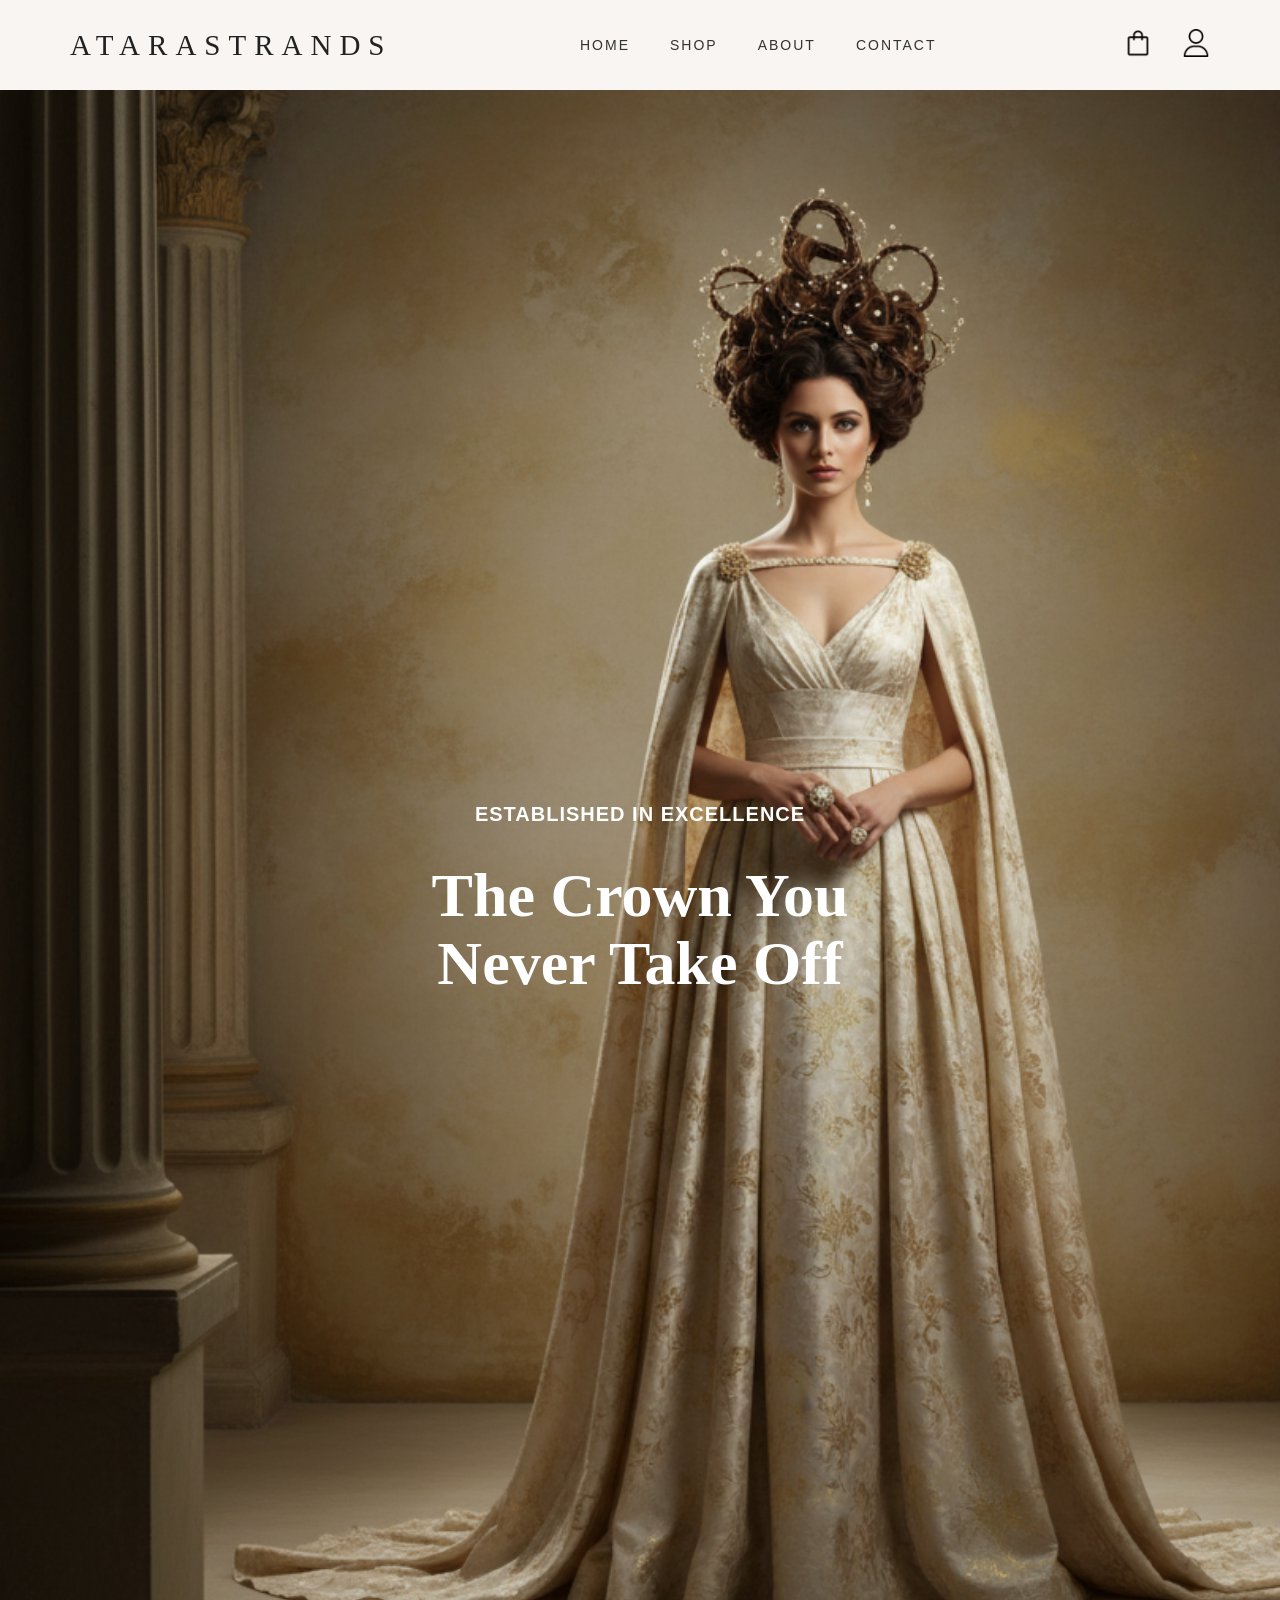
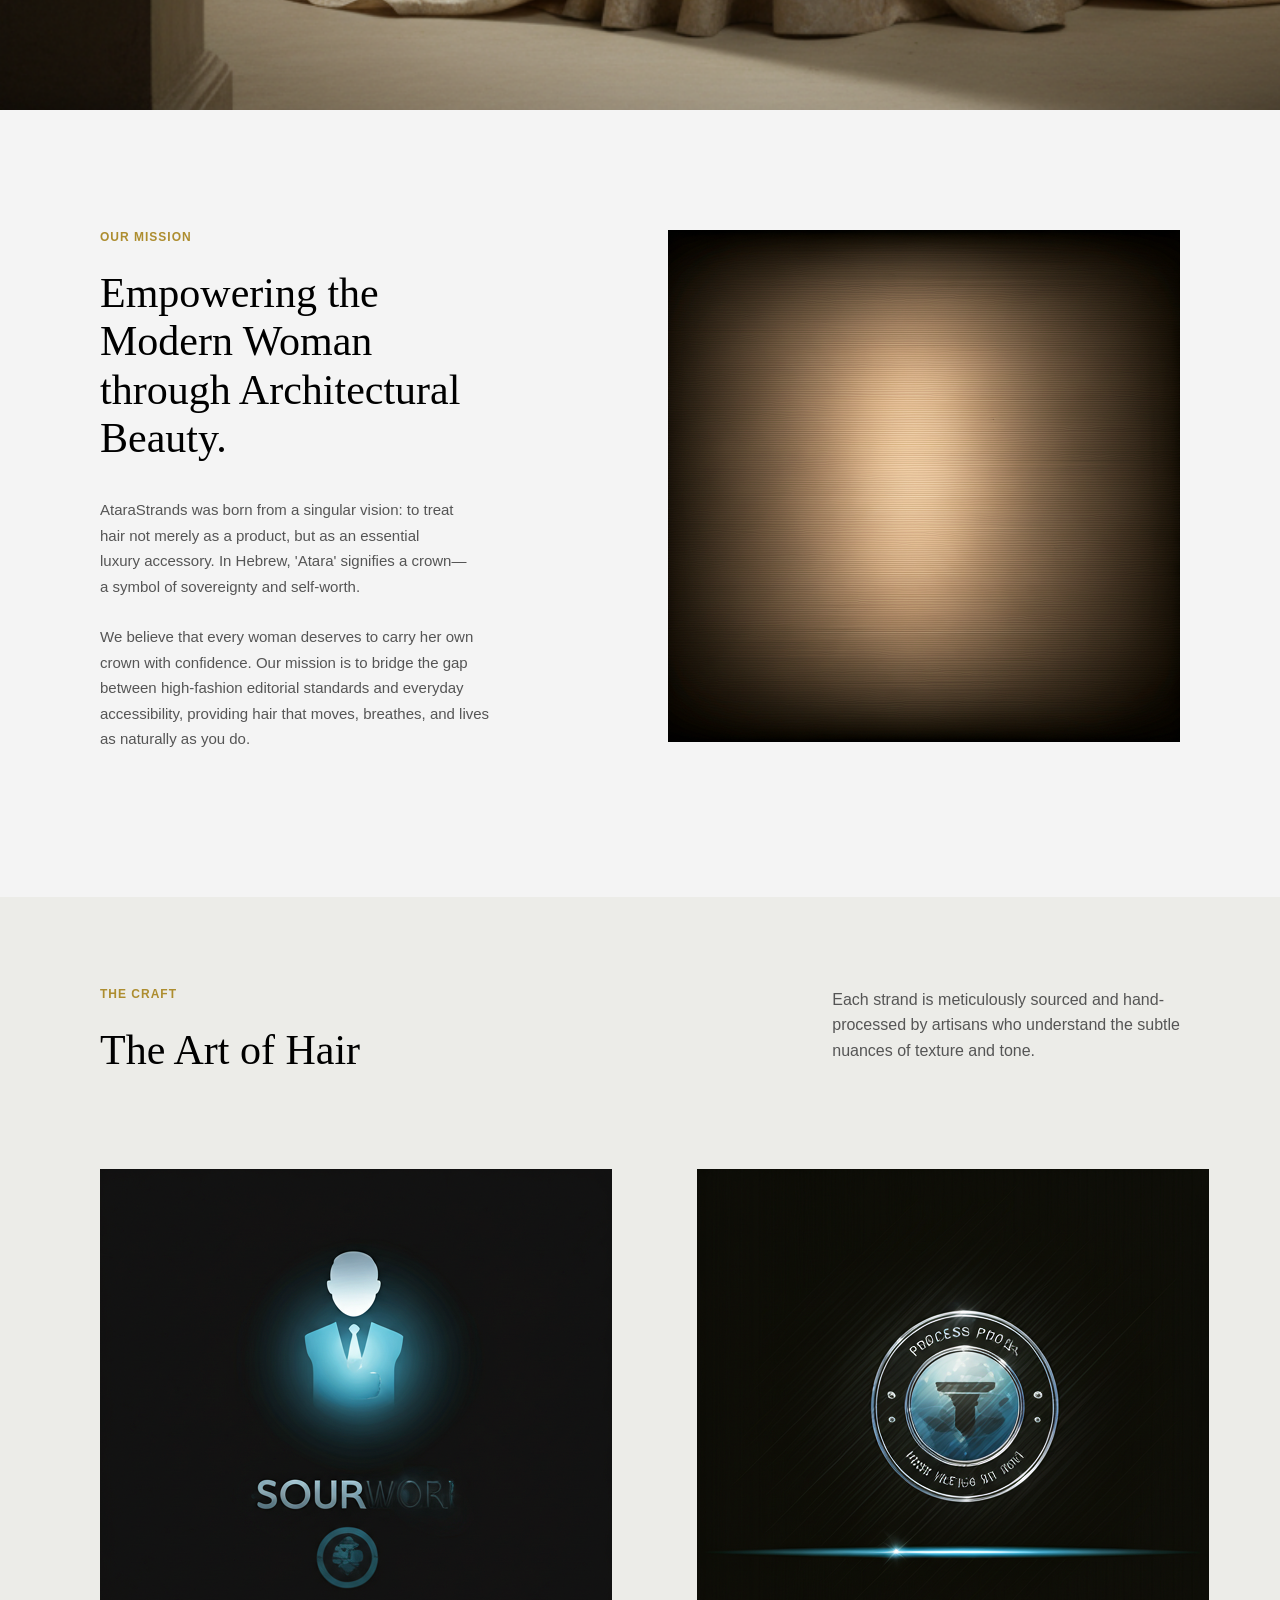
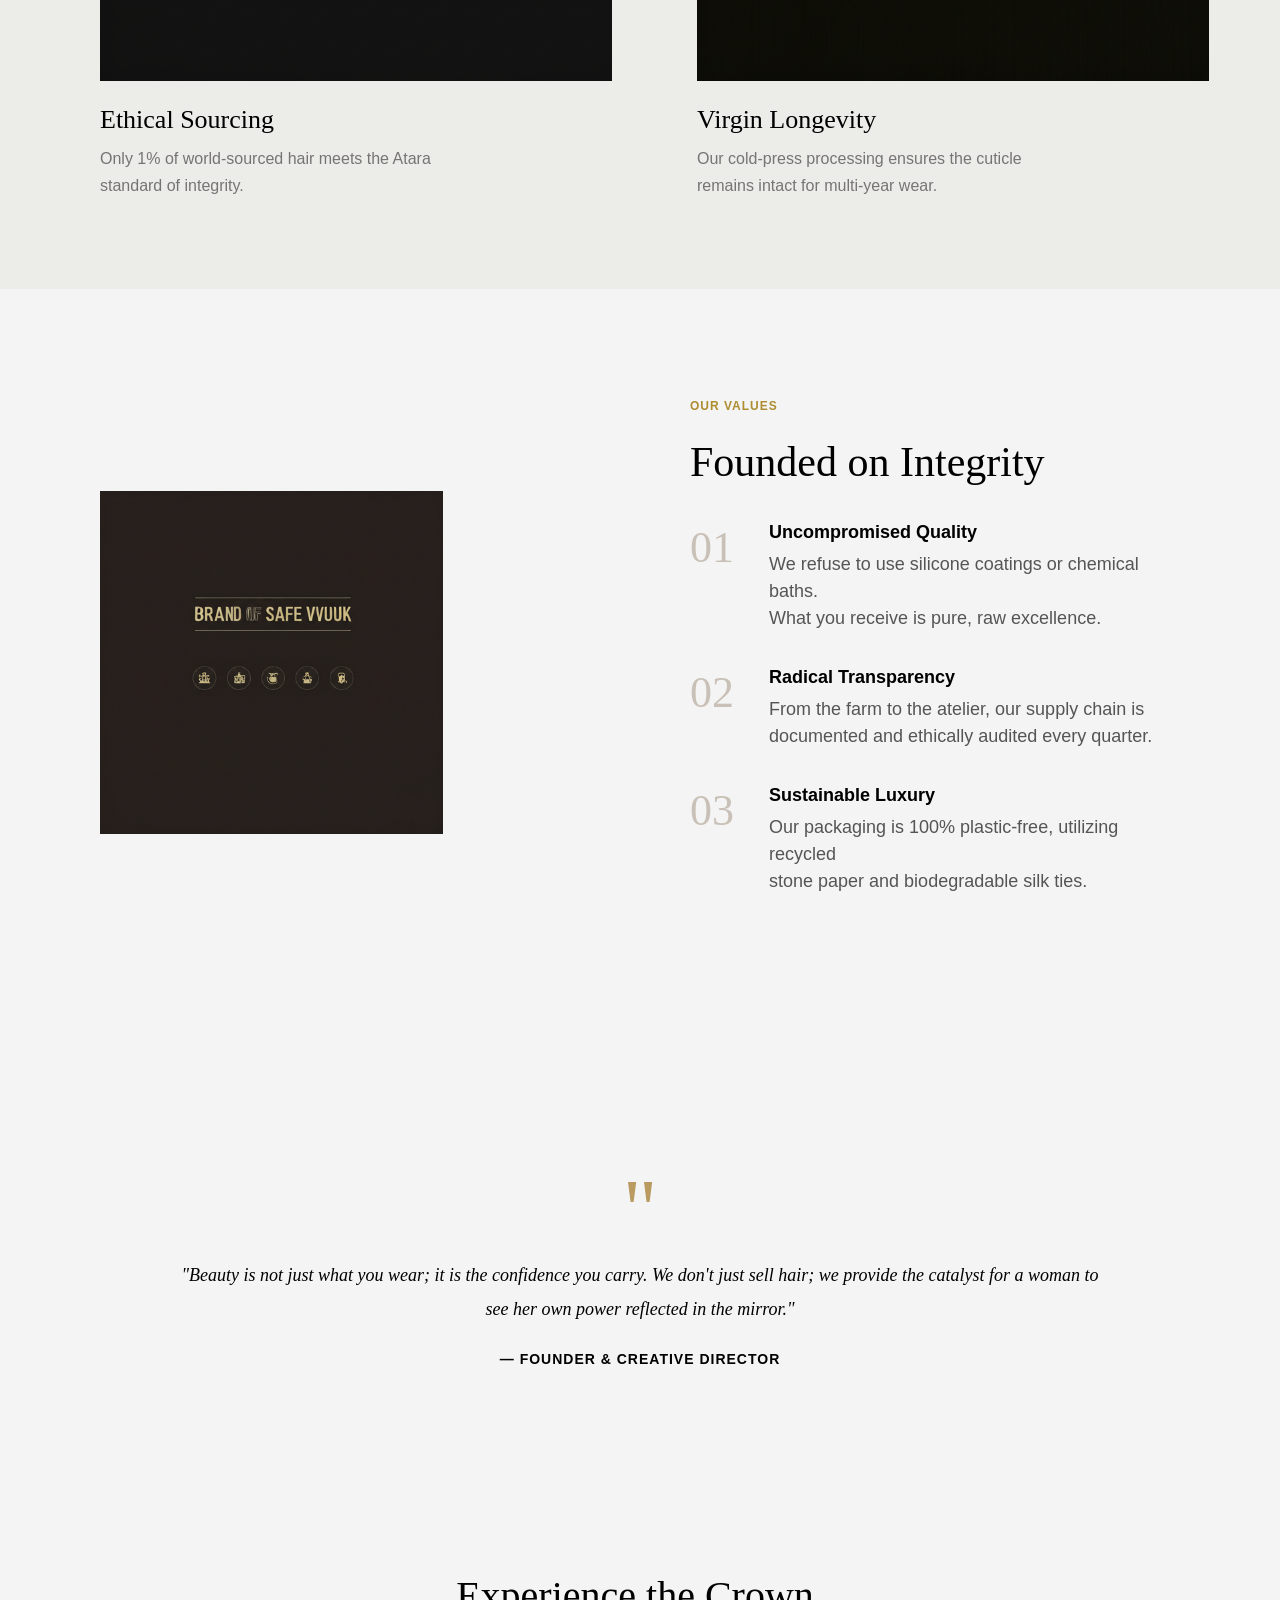
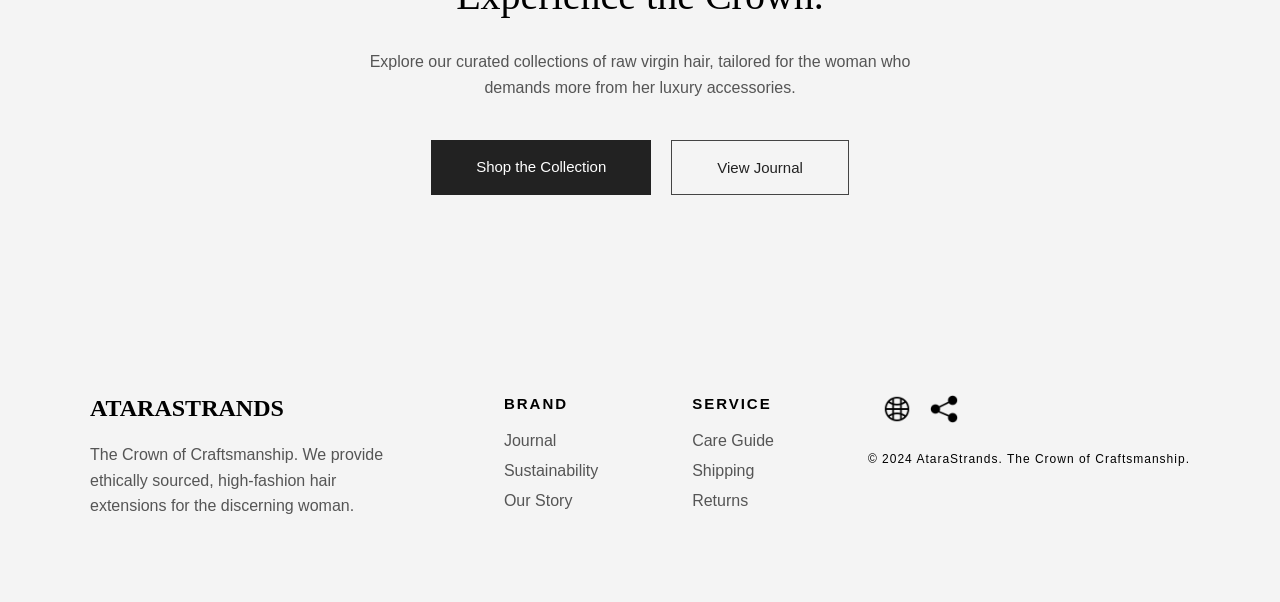
==== AtaraStrandsAbout.html @ b2fad08d "Initial commit" ====
<!DOCTYPE html>
<html lang="en">
<head>
    <meta charset="UTF-8">
    <meta name="viewport" content="width=device-width, initial-scale=1.0">
    <title>AtaraStrandsAbout</title>
    <link rel="stylesheet" href="index.css">
    <link rel="stylesheet" href="AtaraStrandsShop.css">
    <link rel="stylesheet" href="AtaraStrandsAbout.css">
    <link rel="stylesheet" href="AtaraStrandsContact.css">
</head>
<body>
   <header>
        <div class="navbar">
            <div class="navleft">ATARASTRANDS</div>
            <ul class="navlinks">
                <li><a href="index.html">HOME</a></li>
                <li><a href="AtaraStrandsShop.html">SHOP</a></li>
                <li><a href="AtaraStrandsAbout.html">ABOUT</a></li>
                <li><a href="AtaraStrandsContact.html">CONTACT</a></li>
            </ul>
            <div class="icons">
                <a href=""><img src="tools/market.png" class="cart" alt=""></a>
                <a href=""><img src="tools/user.png" class="profile" alt=""></a>
                
            </div>    
        </div>
    </header>
    <!-- HERO -->
     <section class="about-hero">
        <div class="hero-text2">
            <h5>ESTABLISHED IN EXCELLENCE</h5>
            <h1>The Crown You <br> Never Take Off</h1>
        </div>
     </section>
    
     <!-- MISSION -->
      <section class="mission-section">
        <div class="mission-text">
            <h5>OUR MISSION</h5>
            <h2>
                Empowering the <br> Modern Woman <br> through Architectural <br> Beauty.
            </h2>
            <p>AtaraStrands was born from a singular vision: to treat <br> hair not merely as a product, but as an essential <br> luxury accessory. In Hebrew, 'Atara' signifies a crown— <br>a symbol of sovereignty and self-worth.</p>
            <p>We believe that every woman deserves to carry her own <br> crown with confidence. Our mission is to bridge the gap <br> between high-fashion editorial standards and everyday <br> accessibility, providing hair that moves, breathes, and lives <br> as naturally as you do.</p>
        </div>
        <div class="mission-image">
            <img src="tools/architectural.png" alt="">
        </div>
      </section>

      <!-- CRAFT -->
       <section class="craft-section">
        <div class="craft-top">
            <div>
                <h5>THE CRAFT</h5>
                <h2>The Art of Hair</h2>
            </div>
            <p>Each strand is meticulously sourced and hand- <br> processed by artisans who understand the subtle <br> nuances of texture and tone.</p>
        </div>
        <div class="craft-cards">
            <div class="craft-card">
                <img src="tools/ethical.png" alt="">
                <h3>Ethical Sourcing</h3>
                <p>Only 1% of world-sourced hair meets the Atara <br> standard of integrity.</p>
            </div>
            <div class="craft-card">
                <img src="tools/virgin.png" alt="">
                <h3>Virgin Longevity</h3>
                <p>Our cold-press processing ensures the cuticle <br> remains intact for multi-year wear.</p>
            </div>
            <div class="craft-card">
                <img src="tools/bespoke.png" alt="">
                <h3>Bespoke Tones</h3>
                <p>Custom multi-tonal blending creates depth that matches <br> your natural gradient.</p>
            </div>
        </div>
       </section>
       <!-- VALUES -->
        <section class="values-section">
            <div class="values-image">
                <img src="tools/integrity.png" alt="">
            </div>
            <div class="values-text">
                <h5>OUR VALUES</h5>
                <h2>Founded on Integrity</h2>

                <div class="value-item">
                    <span>01</span>
                    <div>
                        <h4>Uncompromised Quality</h4>
                        <p>We refuse to use silicone coatings or chemical baths. <br> What you receive is pure, raw excellence.</p>
                    </div>
                </div>
                <div class="value-item">
                    <span>02</span>
                    <div>
                        <h4>Radical Transparency</h4>
                        <p>From the farm to the atelier, our supply chain is <br> documented and ethically audited every quarter.</p>
                    </div>
                </div>
                <div class="value-item">
                    <span>03</span>
                    <div>
                        <h4>Sustainable Luxury</h4>
                        <p>Our packaging is 100% plastic-free, utilizing recycled <br> stone paper and biodegradable silk ties.</p>
                    </div>
                </div>
            </div>
        </section>
        <!-- QUOTE -->
         <section class="quote-selection">
            <div class="quote-mark">"</div>
            <p>
                "Beauty is not just what you wear; it is the confidence you carry. We don't just sell hair; we provide the catalyst for a woman to see her own power reflected in the mirror."
            </p>
            <h5>— FOUNDER & CREATIVE DIRECTOR</h5>
         </section>
         <!-- CTA -->
          <section class="about-cta1">
            <h2>Experience the Crown.</h2>
            <p>
                Explore our curated collections of raw virgin hair, tailored for the woman who demands more from her luxury accessories.
            </p>
            <div class="cta-buttons1">
                <a href="" class="dark-btn">Shop the Collection</a>
                <a href="" class="light-btn">View Journal</a>
            </div>
          </section>

          <!-- FOOTER -->
           <footer class="about-footer">
            <div class="footer-brand1">
                <h3>ATARASTRANDS</h3>
                <p>
                  The Crown of Craftsmanship. We provide ethically sourced, high-fashion hair extensions for the discerning woman.  
                </p>
            </div>
            <div class="footer-column1">
                <h4>BRAND</h4>
                <a href="">Journal</a>
                <a href="">Sustainability</a>
                <a href="">Our Story</a>
            </div>
            <div class="footer-column1">
                <h4>SERVICE</h4>
                <a href="">Care Guide</a>
                <a href="">Shipping</a>
                <a href="">Returns</a>
            </div>
            <div class="footer-social">
                <span><img src="tools/website.png" alt=""></span>
                <span><img src="tools/share.png" alt=""></span>
                <p>© 2024 AtaraStrands. The Crown of Craftsmanship.</p>
            </div>        
           </footer>
</body>
</html>
---- index.css ----
* {
    margin: 0;
    padding: 0;
    box-sizing: border-box;
}
body {
    background-color: #f4f4f4;
    font-family: Arial, sans-serif;
}
.website-container {
    width: 90%;
    margin: 40px auto;
    /* border: 8px solid #9aa0a6; */
    overflow: hidden;
    background-color: white;
}
.navbar {
    height: 90px;
    display: flex;
    align-items: center;
    justify-content: space-between;
    padding: 0 70px;
    background-color: #f8f5f2;
}
.navleft {
    font-family: Georgia, Times, serif;
    font-size: 29px;
    letter-spacing: 8px;
    color: #222;
}
.navlinks {
    display: flex;
    gap: 40px;
    list-style-type: none;
}
.navlinks a {
    text-decoration: none;
    font-size: 14px;
    letter-spacing: 2px;
    color: #333;   
}
.navlinks a:hover {
    color: rgb(200, 191, 60);
}
.icons {
    display: flex;
    gap: 30px;
}
.cart {
    width: 28px;
    cursor: pointer;
}
.profile {
    width: 28px;
    cursor: pointer;
}
.hero {
    height: 1200px;
    background-image: url(tools/hair.png);
    background-size: cover;
    background-repeat: no-repeat;
    background-position: center;
}
.hero-text {
    position: absolute;
    top: 35%;
    left: 6%;
    color: white;
}
h4 {
    font-size: 14px;
    margin-bottom: 25px;
    font-weight: bold;
}
h5 {
    font-size: 15px;
    margin-bottom: 35px;
    font-weight: bold;
}
.shop {
    background-color: #2b2525;
    color: white;
    border: none;
    padding: 22px 45px;
    font-size: 15px;
    font-weight: bold;
    letter-spacing: 2px;
    cursor: pointer;
}
.shop:hover {
    background-color: rgb(200, 191, 60);
}
.philosophy {
    min-height: 650px;
    display: flex;
    align-items: center;
    justify-content: space-between;
    gap: 80px;
    padding: 90px 95px;
    background-color: #f8f6f3;
}
.philosophy-text {
    width: 62%;
}
.philosophy-text h2 {
    font-size: 16px;
    letter-spacing: 6px;
    color: #ceb383;
    margin-bottom: 35px;
}
.philosophy-text h4 {
    font-size: 18px;
    color: #555;
    margin-bottom: 35px;
    font-weight: 400;
}
.philosophy-text p {
    font-size: 17px;
    line-height: 1.8;
    color: #777;
    margin-bottom: 45px;
}
.philosophy-text a {
    text-decoration: none;
    color: #555;
    font-size: 14px;
    font-weight: bold;
    border-bottom: 1px solid #555;
    padding-bottom: 5px;
}
.heritage:hover {
    color: #c8a96a;
}
.philosophy-image {
    width: 26%;
}
.philosophy-image img {
    /* width: 100%; */
    display: block;
}
.collection-header {
    display: flex;
    justify-content: space-between;
    align-items: flex-start;
    margin-bottom: 50px;
    /* margin: auto; */
}
.collection-header h4 {
    font-size: 15px;
    font-weight: 400;
    letter-spacing: 4px;
    color: #ceb383;
    margin-bottom: 10px;
    position: relative;
    left: 50%;
}
.collection-header h2 {
    font-size: 18px;
    font-weight: 400;
    letter-spacing: 1px;
    color: #444;
    position: relative;
    left: 50%;
}
.view-all {
    text-decoration: none;
    font-size: 16px;
    color: #555;
    border-bottom: 2px solid #8d3429;
    /* padding-bottom: 4px; */
    position: relative;
    right: 7%;
}
.view-all:hover {
    color: #b89b5e;
}
.products {
    display: flex;
    /* gap: 40px; */
}
.product-card {
    width: 23%;
    position: relative;
    left: 5%;
}
.product-card img {
    width: 84%;   
}
.product-card h3 {
    font-size: 16px;
    color: #444;
    margin-bottom: 5px;
}
.product-card p {
    font-size: 14px;
    color: #777;
    margin-bottom: 10px;
}
.product-card span {
    font-size: 15px;
    color: #ceb383;
}
/* badge */
.product-card.limited .badge {
    position: absolute;
    top: 10px;
    right: 49px;
    background-color: #b89b5e;
    color: white;
    font-size: 13px;
    padding: 6px 10px;
    letter-spacing: 1px;
}
.cta-section {
    background-color: #f8f6f6;
    padding: 80px 90px;
}
.cta-box {
    background-color: #1f1f1f;
    color: white;
    text-align: center;
    padding: 70px 20px;
}
.cta-box h4 {
    letter-spacing: 4px;
    font-size: 17px;
    color: #c8a96a;
    /* margin-bottom: 20px; */
}
.cta-box h2 {
    font-size: 20px;
    margin-bottom: 20px;
}
.cta-box p {
    font-size: 17px;
    color: #ccc;
    margin-bottom: 40px;
}
.cta-buttons {
    display: flex;
    justify-content: center;
    gap: 20px;
}
.btn {
    padding: 14px 30px;
    font-size: 15px;
    text-decoration: none;
    letter-spacing: 1px;
}
.btn.primary {
    background-color: #c8a96a;
    color: black;
}
.btn.primary:hover {
    background-color: white;
}
.btn.outline {
    border: 1px solid #c8a96a;
    color: #c8a96a;
}
.btn.outline:hover {
    background-color: #c8a96a;
    color: black;
}
 /* footer */
 .footer {
    display: flex;
    justify-content: space-between;
    padding: 70px 90px;
    background-color: #f8f6f3;
    /* gap: 60px; */
 }
 .footer-left {
    width: 30%;
 }
 .footer-left h3 {
    letter-spacing: 6px;
    font-size: 20px;
    margin-bottom: 20px;
 }
 .footer p {
    font-size: 15px;
    color: #777;
    margin-bottom: 20px;
 }
 .socials {
    display: flex;
    gap: 18px;
 }
 .social-link {
    width: 27px;
 }
 .footer-links {
    display: flex;
    gap: 60px;
 }
 .footer-links a {
    display: block;
    font-size: 15px;
    color: #555;
    margin-bottom: 14px;
    text-decoration: none;
 }
 .footer-links a:hover {
    color: #c8a96a;
 }
 /* .footer-newsletter {
    width: 10%;
 } */
 .footer-newsletter h4 {
    font-size: 14px;
    /* margin-bottom: 20px; */
 }
 .newsletter-input {
    display: flex;
    border-bottom: 1px solid #999;
 }
 .newsletter-input input {
    border: none;
    outline: none;
    flex: 1;
    padding: 10px 0;
    background: transparent;
 }
 .newsletter-input button {
    border: none;
    background: none;
    cursor: pointer;
    font-size: 18px;
 }
 .newsletter-input button:hover {
    color: #b89b5e;
 }
 .footer-copy {
    height: 50px;
    margin-left: 90px;
    font-weight: bold;
    font-size: 10px;
    letter-spacing: 1px;
    color: #888;
 }
 /* MEDIA RESPONSIVENESS  */
 /* 1024 */
 @media (max-width: 1024px) {
    .hero {
        height: 600px;
    }
    .philosophy,
    .footer {
        padding: 70px 50px;
    }
    .philosophy,
    .philosophy-image {
        width: 100%;
    }
    .products {
        gap: 25px;
    }
 }
 /* 768 */
 @media (max-width: 768px) {
    .website-container,
    .shop-page, 
    .contact-page {
        width: 100%;
        margin: 0;
        border: none;
    }
    
    .navbar {
        height: auto;
        padding: 25px;
        flex-direction: column;
        gap: 20px;
    }
    .navleft {
        font-size: 18px;
        letter-spacing: 5px;
        text-align: center;
    }
    .navlinks {
        flex-wrap: wrap;
        justify-content: center;
        gap: 20px;
    
    }
    .icons {
        gap: 18px;
    }
    .hero {
        height: 500px;
        background-position: center;
    }
    .hero-text {
        left: 20%;
        top: 35%;
    }
    .hero-text h2 {
        font-size: 18px;
    }
    .philosophy {
        flex-direction: column;
        padding: 60px 25px;
    }
    .philosophy,
    .philosophy-image {
        width: 100%;
    }
     /* .philosophy-image img {
        height: 350px;
    }   */
    .collection  {
        padding: 60px 25px;
    }
    .product-card.limited .badge {
        left: 20%;
        padding: 2px 5px;
    }
    .cta-section {
        padding: 60px 25px;
    }
    .cta-buttons {
        flex-direction: column;
    }
    .footer {
        flex-direction: column;
        padding: 60px 25px;
    }
    .footer-left, 
    .footer-newsletter {
        width: 100%;
    }
    .footer-links {
        flex-direction: column;
        gap: 15px;
        padding: 25px;
    }
    .footer-copy {
        position: static;
        transform: none;
    }   
}
/* 480 */
@media (max-width: 480px) {
    .navbar {
        padding: 20px 15px;
        gap: 15px;
    }
    .navleft {
        font-size: 15px;
        letter-spacing: 3px;
    }
    .navlinks {
        gap: 14px;
    }
    .navlinks a {
        font-size: 9px;
        letter-spacing: 1px;
    }
    .cart {
        width: 18px;
        cursor: pointer;
    }
    .profile {
        width: 18px;
        cursor: pointer;
    }
    .hero {
        height:400px
    }
    .hero-text {
        left: 20px;
        top: 32%;
    }
    .hero-text h5 {
        font-size: 11px;
    }
    .hero-text h2 {
        font-size: 16px;
        width: 220px;
        line-height: 1.5;
    }
    .hero-text .shop {
        padding: 14px 25px;
        font-size: 11px;
    }
    .philosophy,
    .collection-section,
    .cta-section {
        padding: 50px 18px;
    }
    .philosophy-text h2,
    .collection-header h2 {
        font-size: 24px;
    }
    .philosophy-text p {
        font-size: 14px;
    }
    .philosophy-image img {
        height: 400px;
    }
    .collection-header h4 {
        font-size: 12px;
        letter-spacing: 2px;
    }
    .collection-header h2 {
        font-size: 14px;
        letter-spacing: 1px;
    }
    .view-all {
        font-size: 12px;
    }
    .product-card img {
        width: 77%;   
    }
    .product-card h3 {
        font-size: 13px;
    }
    .product-card p {
        font-size: 11px;
    }
    .product-card span {
        font-size: 11px;
    }
    /* badge */
    .product-card.limited .badge {
        position: absolute;
        border: none;
        background: none;
        color: #c8a96a;
        font-size: 10px;
        letter-spacing: 1px;
    }
    .cta-box {
        padding: 45px 20px;
    }
    .cta-box h2 {
        font-size: 22px;
        line-height: 1.4;
    }
    .cta-buttons .btn {
        /* width: 100px; */
        text-align: center;
    }
    .footer {
        padding: 50px 18px;
    }
    .footer-links {
        flex-direction: column;
        gap: 25px;
    }
    .footer-copy {
        font-size: 9px;
        text-align: center;
    }
}
---- AtaraStrandsShop.css ----
.shop-page {
    width: 95%;
    margin: 40px auto;
    padding: 35px 55px;
    border: 0 solid #9aa0a6;
    background-color: #f8f6f3;
    font-family: arial, sans-serif;
    color: #2d2730;
}
.search {
    width: 28px;
    cursor: pointer;
}
.search:hover {
    color: #ceb383;
}
.shop-hero {
    margin-bottom: 40px;
}
.shop-hero h1 {
    font-family: Georgia, serif;
    font-size: 68px;
    font-weight: normal;
    margin: 10px;
}
.shop-hero p {
    width: 520px;
    font-size: 18px;
    line-height: 1.5;
    color: #555;
}
.shop-content {
    display: flex;
    gap: 60px;
    align-items: flex-start;
}
.filters {
    width: 210px;
    flex-shrink: 0;
}
.filter-group {
    margin-bottom: 50px;
}
.filter-group h4,
.price-row h4 {
    font-size: 15px;
    letter-spacing: 1px;
    margin-bottom: 15px;
}
.filter-group label {
    display: block;
    margin-bottom: 13px;
    font-size: 17px;
    color: #555;
}
.filter-group label:hover {
    color: #ceb383;
    text-decoration: underline;
}
.length-options {
    display: grid;
    grid-template-columns: 1fr 1fr;
    gap: 14px;
}
.length-options button {
    background: transparent;
    border: 1px solid #ccc;
    padding: 9px 25px;
    cursor: pointer;
}
.price-row {
    display: flex;
    justify-content: space-between;
    font-size: 15px;
}
input[type="range"] {
    width: 100%;
}
.clear-btn {
    width: 100%;
    padding: 22px;
    background-color: #222027;
    color: white;
    border: none;
    font-weight: bold;
    cursor: pointer;
}
.clear-btn:hover {
    color: #222027;
    background-color: #c9b28b;
}
.products-grid {
    flex: 1;
    display: grid;
    grid-template-columns: repeat(3, 1fr);
    gap: 65px 45px;
}
.shop-card {
    position: relative;
}
.shop-card img {
    width: 70%;
    height: 350px;
    object-fit: cover;
    /* margin-bottom: 18px; */
}
.shop-card h3 {
    font-family: georgia, serif;
    font-size: 20px;
    font-weight: normal;
    /* margin-bottom: 5px; */
}
.shop-card p {
    font-size: 14px;
    letter-spacing: 1px;
    margin-bottom: 5px;
}
.shop-card span {
    display: block;
    margin-bottom: 18px;
    color: #c9b28b;
}
.shop-card button {
    width: 70%;
    padding: 14px;
    background: transparent;
    color: #d1bd8a;
    border: 1px solid #ddd;
    font-size: 13px;
    letter-spacing: 1px;
    cursor: pointer;
}
.shop-card button:hover {
    color: white;
    background-color: #222027;
}
.badge {
    position: absolute;
    /* top: 10px; */
    left: 46%;
    background: transparent;
    padding: 5px 10px;
    font-size: 12px;
    font-weight: bold;
    letter-spacing: 1px;
    border: 2px solid #d1bd8a;
    color: #d1bd8a;
}
.shop-bottom {
    margin-left: 270px;
    margin-top: 80px;
    display: flex;
    justify-content: space-between;
}
.shop-bottom p {
    letter-spacing: 2px;
    font-size: 17px;
}
.pagination {
    display: flex;
    gap: 22px;
}
.pagination a {
    text-decoration: none;
    color: #555;
}
.pagination a:hover {
    text-decoration: underline;
    color: #d1bd8a;
}
.shop-footer {
    display: flex;
    justify-content: space-between;
    margin-top: 130px;
    padding-bottom: 80px;
}
.footer-brand {
    width: 360px;
}
.footer-brand h3 {
    font-family: Georgia,  serif;
    font-size: 24px;
    letter-spacing: 2px;
    margin-bottom: 25px;
}
.footer-brand p {
    line-height: 1.6;
    color: #555;
}
.footer-column h4 {
    font-size: 13px;
    letter-spacing: 2px;
    margin-bottom: 25px;
}
.footer-column a {
    display: block;
    text-decoration: none;
    color: #555;
    margin-bottom: 13px;
}
.footer-column a:hover {
    color: #c9b28b;
}
.footer-end {
    border-top: 1px solid #ddd;
    padding-top: 25px;
    display: flex;
    justify-content: space-between;
    font-size: 11px;
    letter-spacing: 2px;
    color: #777;
}
/* MEDIA RESPONSIVENESS  */
@media (max-width: 1024px) {
    .shop-page {
        padding: 30px;
    }
    .products-grid {
        grid-template-columns: repeat(2, 1fr);
    }
    .shop-hero h1 {
        font-size: 52px;
    }
}
@media (max-width: 768px) {
    .shop-page {
        padding: 25px;
    }
    .shop-hero {
        text-align: center;
    }
    .shop-hero h1 {
        font-size: 42px;
    }
    .shop-hero p {
        width: 100%;
    }
    .shop-content {
        flex-direction: column;
        gap: 40px;
    }
    .filters {
        width: 100%;
    }
    .products-grid {
        grid-template-columns: repeat(2, 1fr);
        gap: 50px;
    }
    .shop-bottom {
        margin-left: 0;
        flex-direction: column;
        gap: 40px;
    }
    .shop-footer {
        flex-direction: column;
        gap: 40px;
    }
    .footer-brand {
        width: 100%;
    }
}
/* 480 */
@media (max-width: 480px) {
    .search {
        width: 18px;
        cursor: pointer;
    }
    .shop-page {
        padding: 18px;
    }
    .shop-hero {
        margin-bottom: 30px;
    }
    .shop-hero h1 {
        font-size: 34px;
    }
    .shop-hero p {
        font-size: 14px;
    }
    .filters {
        width: 100%;
    }
    .filter-group label {
        font-size: 13px;
    }
    .length-options button {
        padding: 8px;
        font-size: 11px;
    }
    .clear-btn {
        padding: 18px;
        font-size: 11px;
    }
    .shop-card img {
        height: 250px;
        width: 100%;
    }
    .badge {
        left: 46%;
        background: transparent;
        padding: 2px 5px;
        font-size: 13px;
        border: 1px solid #ad9f7c;
        color: rgb(1, 1, 1);
    }
    .shop-card h3 {
        font-size: 18px;
    }
    .shop-card button {
        padding: 12px;
        font-size: 9px;
    }
    .shop-bottom p {
        font-size: 11px;
    }
    .pagination {
        gap: 15px;
    }
    .shop-footer {
        margin-bottom: 80px;
        padding-bottom: 50px;
    }
    .footer-brand h3 {
        font-size: 20px;
    }
    .footer-end {
        font-size: 9px;
        text-align: center;
    }
}
---- AtaraStrandsAbout.css ----
section {
    overflow: hidden;
}
.about-hero {
    height: 180vh;
    background-image: url(tools/AtaraQueen.png);
    background-size: cover;
    background-repeat: no-repeat;
    display: flex;
    align-items: center;
    justify-content: center;
    text-align: center;
    color: white;
}
.hero-text2 h5 {
    font-size: 20px;
    letter-spacing: 1px;
}
.hero-text2 h1 {
    font-family: georgia, serif;
    font-size: 62px;
    line-height: 1.1;
}
/* MISSION */
.mission-section {
    display: flex;
    justify-content: space-between;
    gap: 100px;
    padding: 120px 100px;
}
.mission-text {
    width: 45%;
}
.mission-text h5,
.craft-top h5,
.values-text h5 {
    font-size: 12px;
    letter-spacing: 1px;
    color: #ad8d2f;
    margin-bottom: 25px;
}
.mission-text h2,
.craft-top h2,
.values-text h2 {
    font-size: 42px;
    font-family: georgia, serif;
    font-weight: normal;
    line-height: 1.15;
    margin-bottom: 35px;
}
.mission-text p {
    font-size: 15px;
    line-height: 1.7;
    color: #555;
    margin-bottom: 25px;
}
.mission.image {
    width: 42%;
    }
.mission.image img {
    width: 100%;
    height: 520px;
}
/* CRAFT */
.craft-section {
    padding: 90px 100px;
    background-color: #ecece8;
}
.craft-top {
    display: flex;
    justify-content: space-between;
    margin-bottom: 60px;
}
.craft-top p {
    line-height: 1.6;
    color: #555;
}
.craft-cards {
    display: grid;
    grid-template-columns: repeat(3, 1fr);
    gap: 85px;
}
.craft-card img {
    margin-bottom: 20px;
}
.craft-card h3 {
    font-family: Georgia, serif;
    font-size: 26px;
    font-weight: normal;
    margin-bottom: 10px;
    color: black;
}
.craft-card p {
    font-size: 16px;
    line-height: 1.7;
    color: #767474;
}
/* VALUES */
.values-section {
    display: flex;
    align-items: center;
    gap: 100px;
    padding: 110px 100px;
}
.values-image,
.values-text {
    width: 50%;
}
.values-image img {
    width: 70%;
}
.value-item {
    display: flex;
    gap: 35px;
    margin-bottom: 35px;
}
.value-item span {
    font-family: Georgia, serif;
    font-size: 44px;
    color: #c9c1b7;
}
.value-item span:hover {
    color: #c0925a;
}
.value-item h4 {
    font-size: 18px;
    margin-bottom: 8px;
}
.value-item p {
    color: #555;
    font-size: 18px;
    line-height: 1.5;
}
/* QUOTE  */
.quote-selection {
    padding: 120px 180px 80px;
    text-align: center;
}
.quote-mark {
    font-family: georgia, serif;
    font-size: 85px;
    color: #b99b62;
}
.quote-selection p {
    font-family: Georgia, serif;
    font-size: 18px;
    font-style: italic;
    line-height: 1.9;
    margin-bottom: 25px;
}
.quote-selection h5 {
    font-size: 14px;
    letter-spacing: 1px;
}
/* CTA  */
.about-cta1 {
    padding: 90px 100px 120px;
    text-align: center;
}
.about-cta1 h2 {
    font-weight: normal;
    color: black;
    font-size: 40px;
    font-family: Georgia, serif;
    margin-bottom: 30px;
}
.about-cta1 p {
    width: 560px;
    margin: 0 auto 40px;
    line-height: 1.6;
    color: #555;
}
.cta-buttons1 {
    display: flex;
    justify-content: center;
    gap: 20px;
}
.cta-buttons1 a {
    text-decoration: none;
    padding: 18px 45px;
    font-size: 15px;
}
.dark-btn {
    background-color: #222;
    color: white;
}
.dark-btn:hover {
    background-color: #af8e51;
}
.light-btn {
    border: 1px solid #444;
    color: #222;
}
.light-btn:hover {
    background-color: #222;
    color: white;
}
.about-footer {
    display: flex;
    justify-content: space-between;
    gap: 60px;
    padding: 80px 90px;
}
.footer-brand1 {
    width: 320px;
}
.footer-brand1 h3 {
    font-family: Georgia, serif;
    font-size: 24px;
    margin-bottom: 20px;
}
.footer-brand1 p {
    line-height: 1.6;
    color: #555;
}
.footer-column1 h4 {
    font-size: 15px;
    letter-spacing: 2px;
    margin-bottom: 20px;
}
.footer-column1 a {
    display: block;
    text-decoration: none;
    color: #555;
    margin-bottom: 12px;
}
.footer-column1 a:hover {
    color: #ad8d2f;
}
.footer-social img {
    margin-left: 15px;
    width: 28px;
}
.footer-social p {
    margin-top: 25px;
    font-size: 12px;
    letter-spacing: 1px;
}
/* MEDIA RESPONSIVENESS  */
@media (max-width: 1024px) {
    .about-hero {
        /* height: 180vh; */
        background-position: center;
    }
    .hero-text2 h2 {
        font-size: 52px;
    }
    .mission-section,
    .values-section {
        gap: 60px;
        padding: 90px 60px;
    }
    .craft-cards {
        grid-template-columns: repeat(2, 1fr);
        gap: 45px;
    }
    .craft-card img {
        width: 100%;
    }
}
@media (max-width: 768px) {
    .hero-text2 h5 {
        font-size: 15px;
    }
    .hero-text2 h1 {
        font-size: 38px;
    }
    .mission-section,
    .values-section {
        flex-direction: column;
        padding: 60px 25px;
    }
    .mission-text,
    .mission.image,
    .values-image,
    .values-text {
        width: 100%;
    }
    .mission-text h2,
    .craft-top h2,
    .values-text h2,
    .about-cta h2 {
        font-size: 36px;
    }
    .craft-section {
        padding: 60px 25px;
    }
    .craft-top {
        flex-direction: column;
        gap: 25px;
    }
    .craft-top p {
        width: 100%;
    }
    .craft-cards {
        grid-template-columns: repeat(3, 1fr);
    }
    .craft-card img {
        width: 100%;
    }
    .quote-selection {
        padding: 70px 25px;
    }
    .about-cta1 {
        padding: 70px 25px;
    }
    .about-cta1 p {
        width: 100%;
    }
    .cta-buttons1 {
        flex-direction: column;
    }
    .about-footer {
        flex-direction: column;
        padding: 60px 25px;
    }
    .footer-brand1 {
        width: 100%;
    }
    .footer-social {
        text-align: left;
    }
}
/* 480 */
@media (max-width: 480px) {
    
    .about-hero {
        height: 420px;
    }
    .hero-text2 h5 {
        font-size: 10px;
    }
    .hero-text2 h1 {
        font-size: 32px;
    }
    .mission-section,
    .craft-top,
    .values-section,
    .about-cta,
    .about-footer {
        padding: 50px 18px;
    }
    .mission-text h2,
    .craft-top h2,
    .values-text h2,
    .about-cta1 h2 {
        font-size: 28px;
    }
    .mission-text p,
    .craft-card p,
    .value-item p {
        font-size: 14px;
    }
    .mission-image img,
    .values-image img {
         width: 100%;
    }
    .craft-card h3 {
        font-size: 18px;
    }
    .value-item span {
        font-size: 35px;
    }
    .cta-buttons1  {
        width: 50%;
        margin-left: 25%;
    }
    .footer-brand1 h3 {
        font-size: 20px;
    }
}
---- AtaraStrandsContact.css ----
* {
    margin: 0;
    padding: 0;
    box-sizing: border-box;
}
.contact-page {
    width: 90%;
    margin: 40px auto;
    /* border: 8px solid #9aa0a6; */
    overflow: hidden;
    background-color: #f8f6f3;
}
.contact-hero {
    text-align: center;
    padding: 90px 20px 70px;
}
.contact-hero h1 {
    font-family: Georgia, serif;
    font-size: 58px;
    font-weight: normal;
    margin-bottom: 18px;
}
.contact-hero p {
    max-width: 620px;
    margin: auto;
    line-height: 1.6;
    color: #555;
}
.contact-section {
    display: flex;
    justify-content: space-between;
    gap: 90px;
    padding: 40px 90x 100px;
}
.contact-form {
    width: 55%;
}
.tag {
    display: inline-block;
    border: 1px solid #d8af57;
    padding: 4px 12px;
    font-size: 11px;
    letter-spacing: 1px;
    margin-bottom: 20px;
}
.contact-form h2 {
    font-family: Georgia, serif;
    font-size: 34px;
    font-weight: normal;
    margin-bottom: 35px;
}
.contact-form label {
    display: block;
    font-size: 14px;
    letter-spacing: 2px;
    margin-bottom: 8px;
    font-weight: bold;
}
.contact-form input,
.contact-form textarea {
    width: 100%;
    border: 1px solid #999;
    background: transparent;
    padding: 14px;
    margin-bottom: 28px;
    outline: none;
}
.contact-form textarea {
    height: 130px;
    resize: none;
}
.contact-form input:focus,
.contact-form textarea:focus {
    border-color: #222;
}
.contact-form button {
    background-color: #222;
    color: white;
    border: none;
    padding: 18px 45px;
    font-size: 11px;
    font-weight: bold;
    cursor: pointer;
}
.contact-form button:hover {
    background-color: #997f46;
}
.contact-info {
    width: 35%;
    background-color: #f1f0ed;
    padding: 45px;
}
.contact-info h4 {
    font-size: 14px;
    letter-spacing: 2px;
    margin-bottom: 35px;
}
.contact-info h5 {
    font-size: 12px;
    letter-spacing: 1px;
    margin-bottom: 8px;
    color: #777;
}
.contact-info p {
    margin-bottom: 38px;
    color: #444;
}
.contact-info img {
    /* width: 100%; */
    /* height: 230px; */
    margin-bottom: 25px;
}
.faq-section {
    padding: 90px;
}
.faq-section h2 {
    font-family: Georgia, serif;
    font-size: 42px;
    font-weight: normal;
    text-align: center;
    margin-bottom: 70px;
}
.faq-grid {
    display: grid;
    grid-template-columns: repeat(3, 1fr);
    gap: 70px;
}
.faq-card h3 {
    font-family: Georgia, serif;
    font-size: 28px;
    font-weight: normal;
    margin-bottom: 25px;
}
.faq-card h4 {
    font-size: 15px;
    margin: 25px 0 10px;
}
.faq-card p {
    color: #555;
    line-height: 1.6;
}
.contact-footer {
    display: flex;
    justify-content: space-between;
    padding: 90px;
}
.footer-brand {
    width: 360px;
}
.footer-brand h3 {
    font-family: Georgia, serif;
    font-size: 24px;
    margin-bottom: 20px;
}
.footer-brand em {
    display: block;
    margin-bottom: 25px;
}
.footer-brand p {
    color: #555;
    line-height: 1.6;
}
.footer-column2 h4 {
    font-size: 14px;
    letter-spacing: 2px;
    margin-bottom: 25px;
}
.footer-column2 a {
    display: block;
    text-decoration: none;
    color: #555;
    margin-bottom: 12px;
}
.footer-column2 a:hover {
    color: #997f46;
}
.footer-bottom {
    padding: 25px 90px;
    font-size: 11px;
    letter-spacing: 1px;
    color: #777;
}
/* MEDIA RESPONSIVENESS  */
@media (max-width: 1024px) {
    .contact-section {
        gap: 50px;
        padding: 40px 60px 90px;
    }
    .contact-info {
        width: 55%;
    }
    .contact-info img {
        width: 100%;
    }
    .faq-card {
        gap: 40px;
    }
}
@media (max-width: 768px) {
    .contact-hero {
        padding: 70px 25px 50px;
    }
    .contact-hero h1 {
        font-size: 42px;
    }
    .contact-section {
        flex-direction: column;
        padding: 40px 25px 70px;
    }
    .contact-form,
    .contact-info {
        width: 70%;
    }
    .contact-info img {
        width: 100%;
    }
    .faq-section {
        padding: 60px 25px;
    }
    .faq-section h2 {
        font-size: 36px;
    }
    .faq-grid {
        grid-template-columns: 1fr;
        gap: 45px;
    }
    .contact-footer {
        flex-direction: column;
        padding: 60px 25px;
    }
    .footer-brand {
        width: 100%;
    }
    .footer-bottom {
        padding: 25px;
    }
}
/* 480 */
@media (max-width: 480px) {
    .contact-hero {
        padding: 55px 18px 40px;
    }
    .contact-hero h1 {
        font-size: 34px;
    }
    .contact-hero p {
        font-size: 14px;
    }
    .contact-section {
        padding: 30px 18px 60px;
        gap: 35px;
    }
    .contact-form h2 {
        font-size: 28px;
        line-height: 1.3;
    }
    .contact-form,
    .contact-form textarea {
        padding: 12px;
        font-size: 14px;
    }
    .contact-form textarea {
        height: 100px;
    }
    .contact-info {
        width: 100%;
    }
    .faq-section {
        padding: 50px 18px;
    }
    .faq-section h2 {
        font-size: 30px;
        margin-bottom: 50px;
    }
    .faq-card h3 {
        font-size: 24px;
    }
    .faq-card p {
        font-size: 14px;
    }
    .contact-footer {
        padding: 50px 18px;
    }
    .footer-brand h3 {
        font-size: 20px;
    }
    .footer-bottom {
        padding: 20px 18px;
        text-align: center;
        font-size: 9px;
    }
}
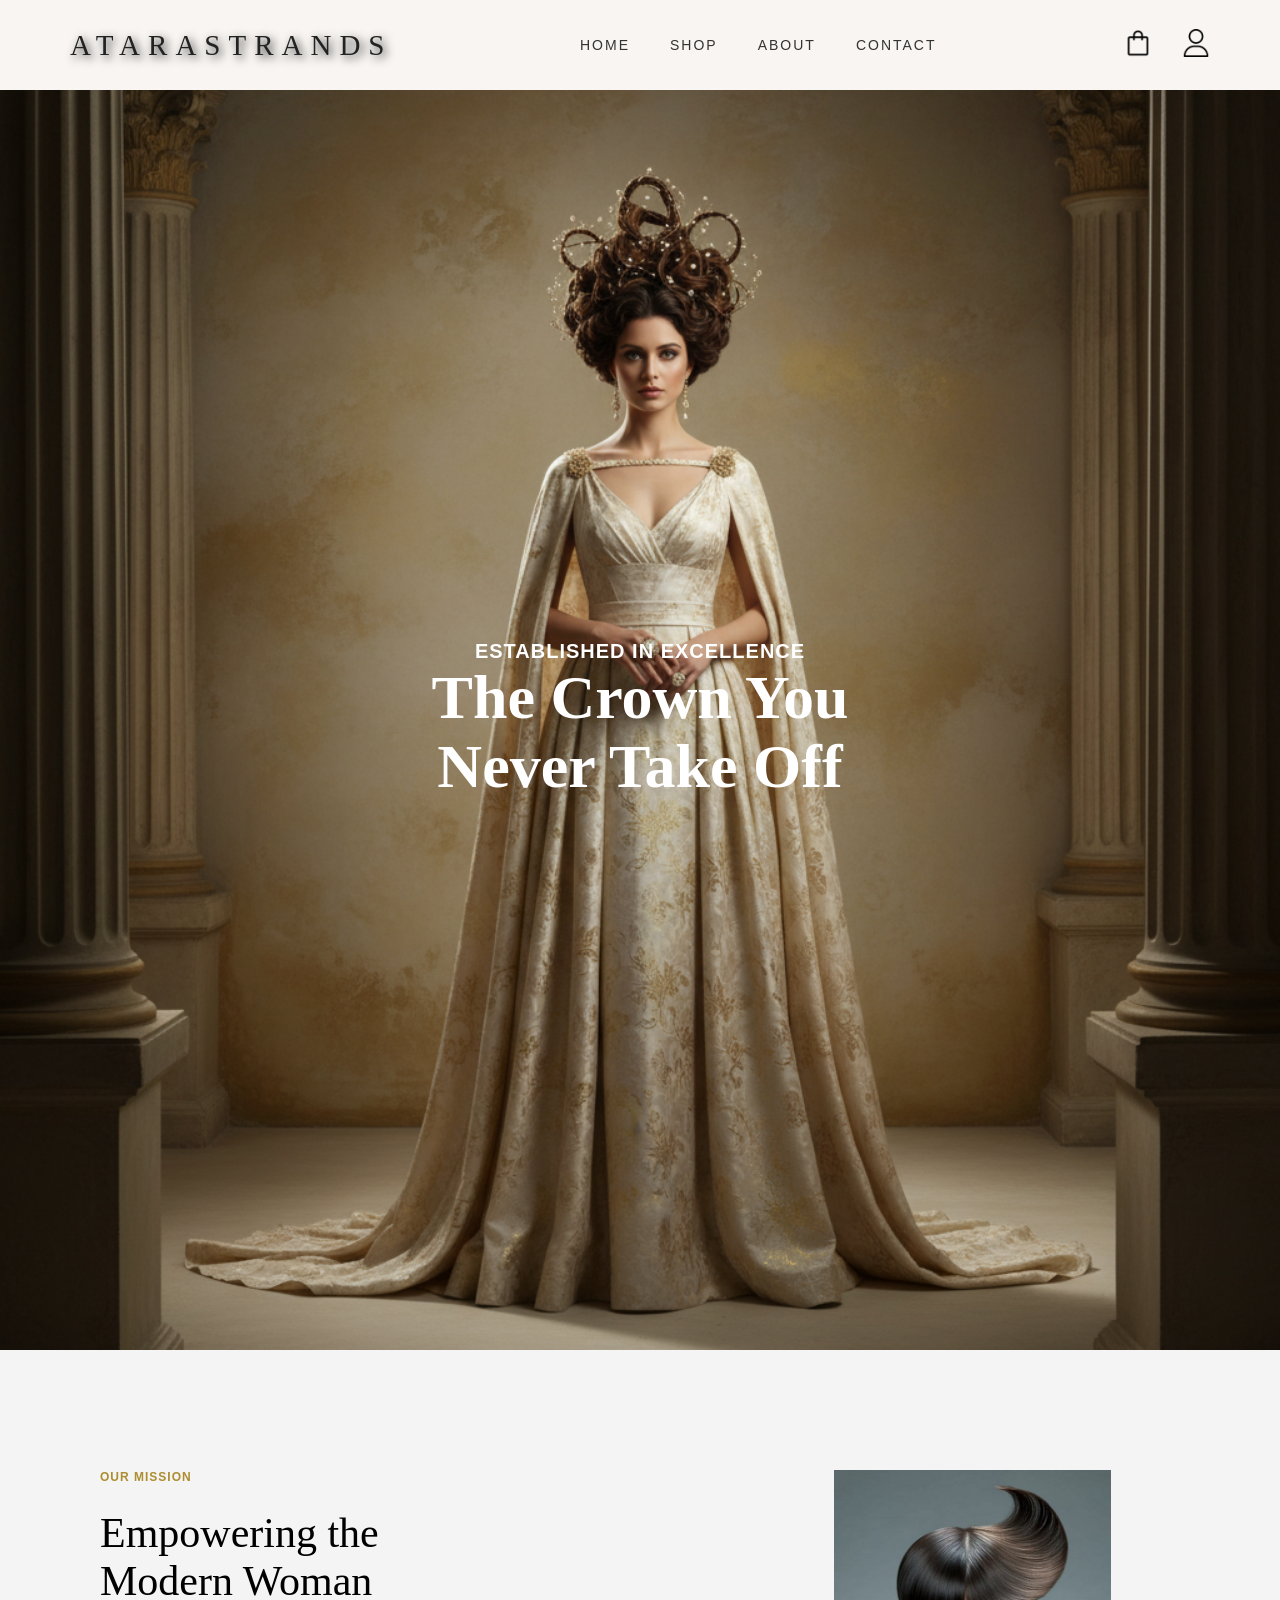
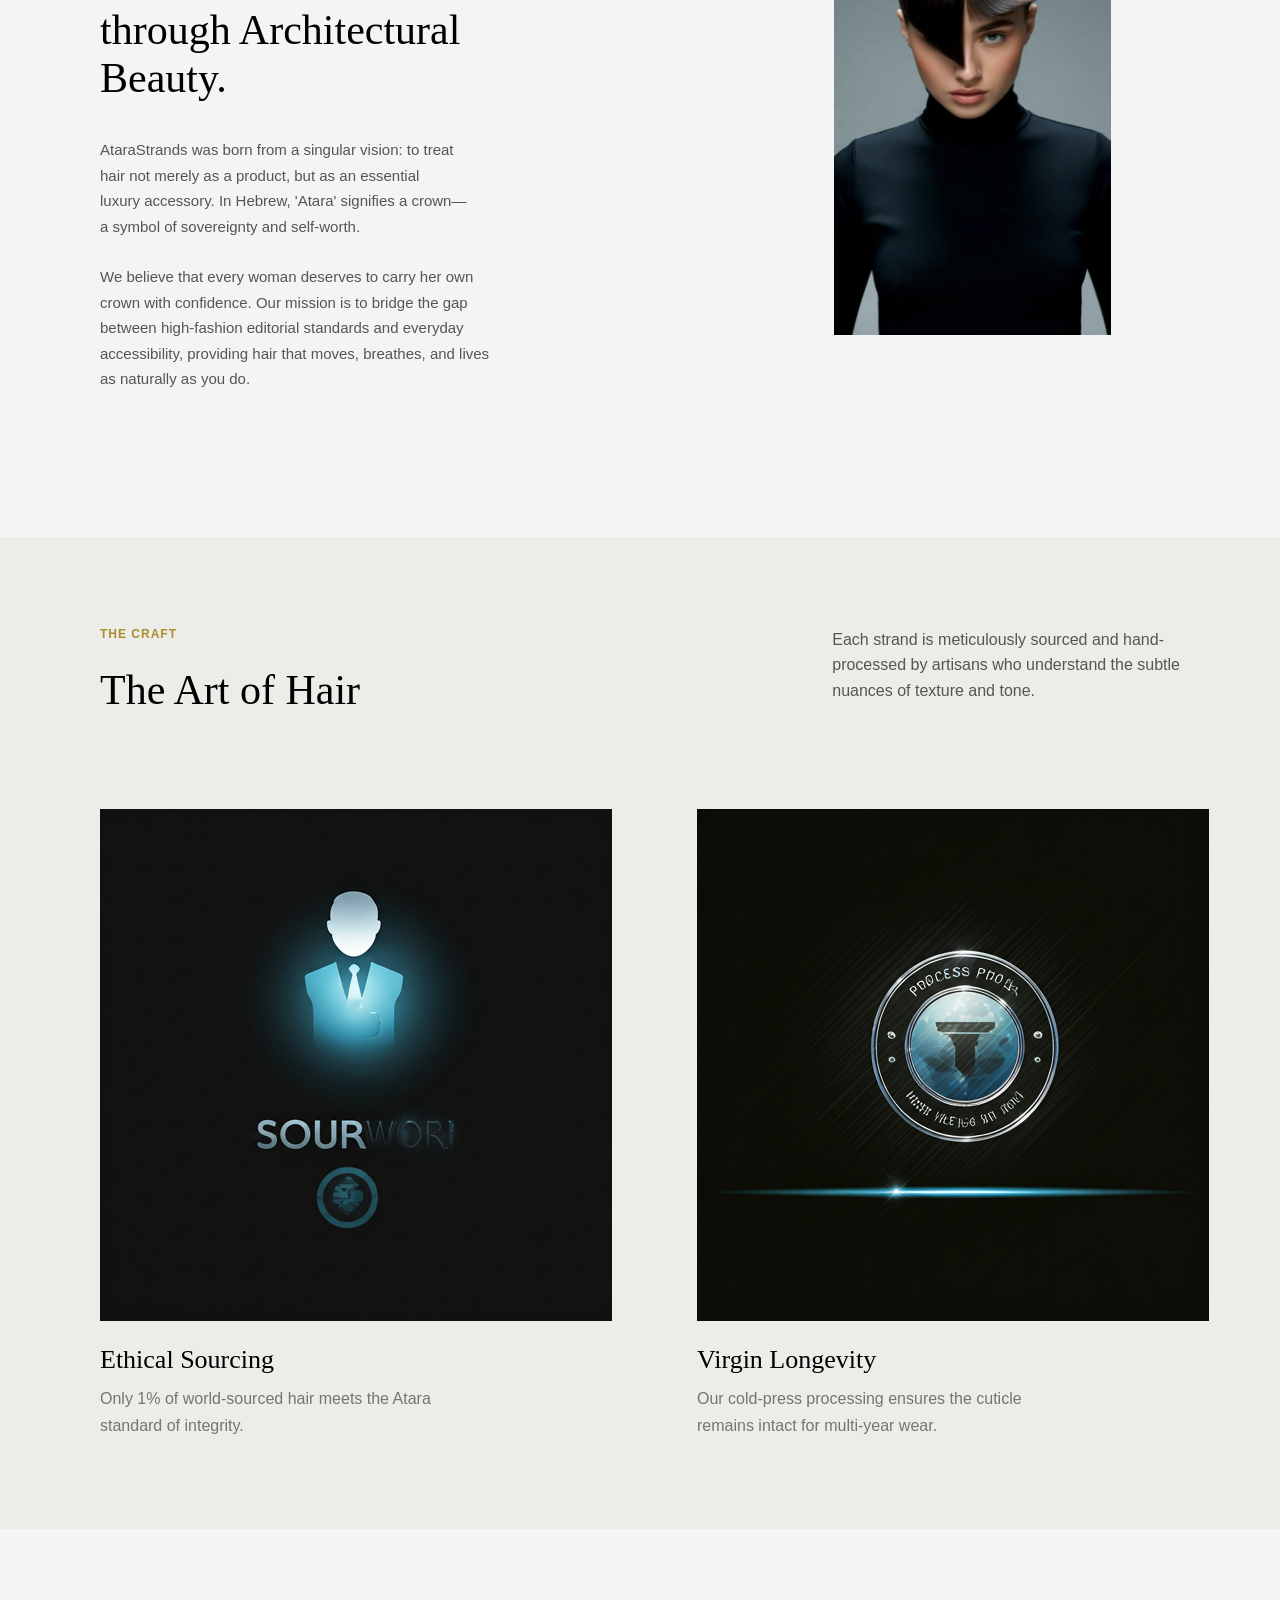
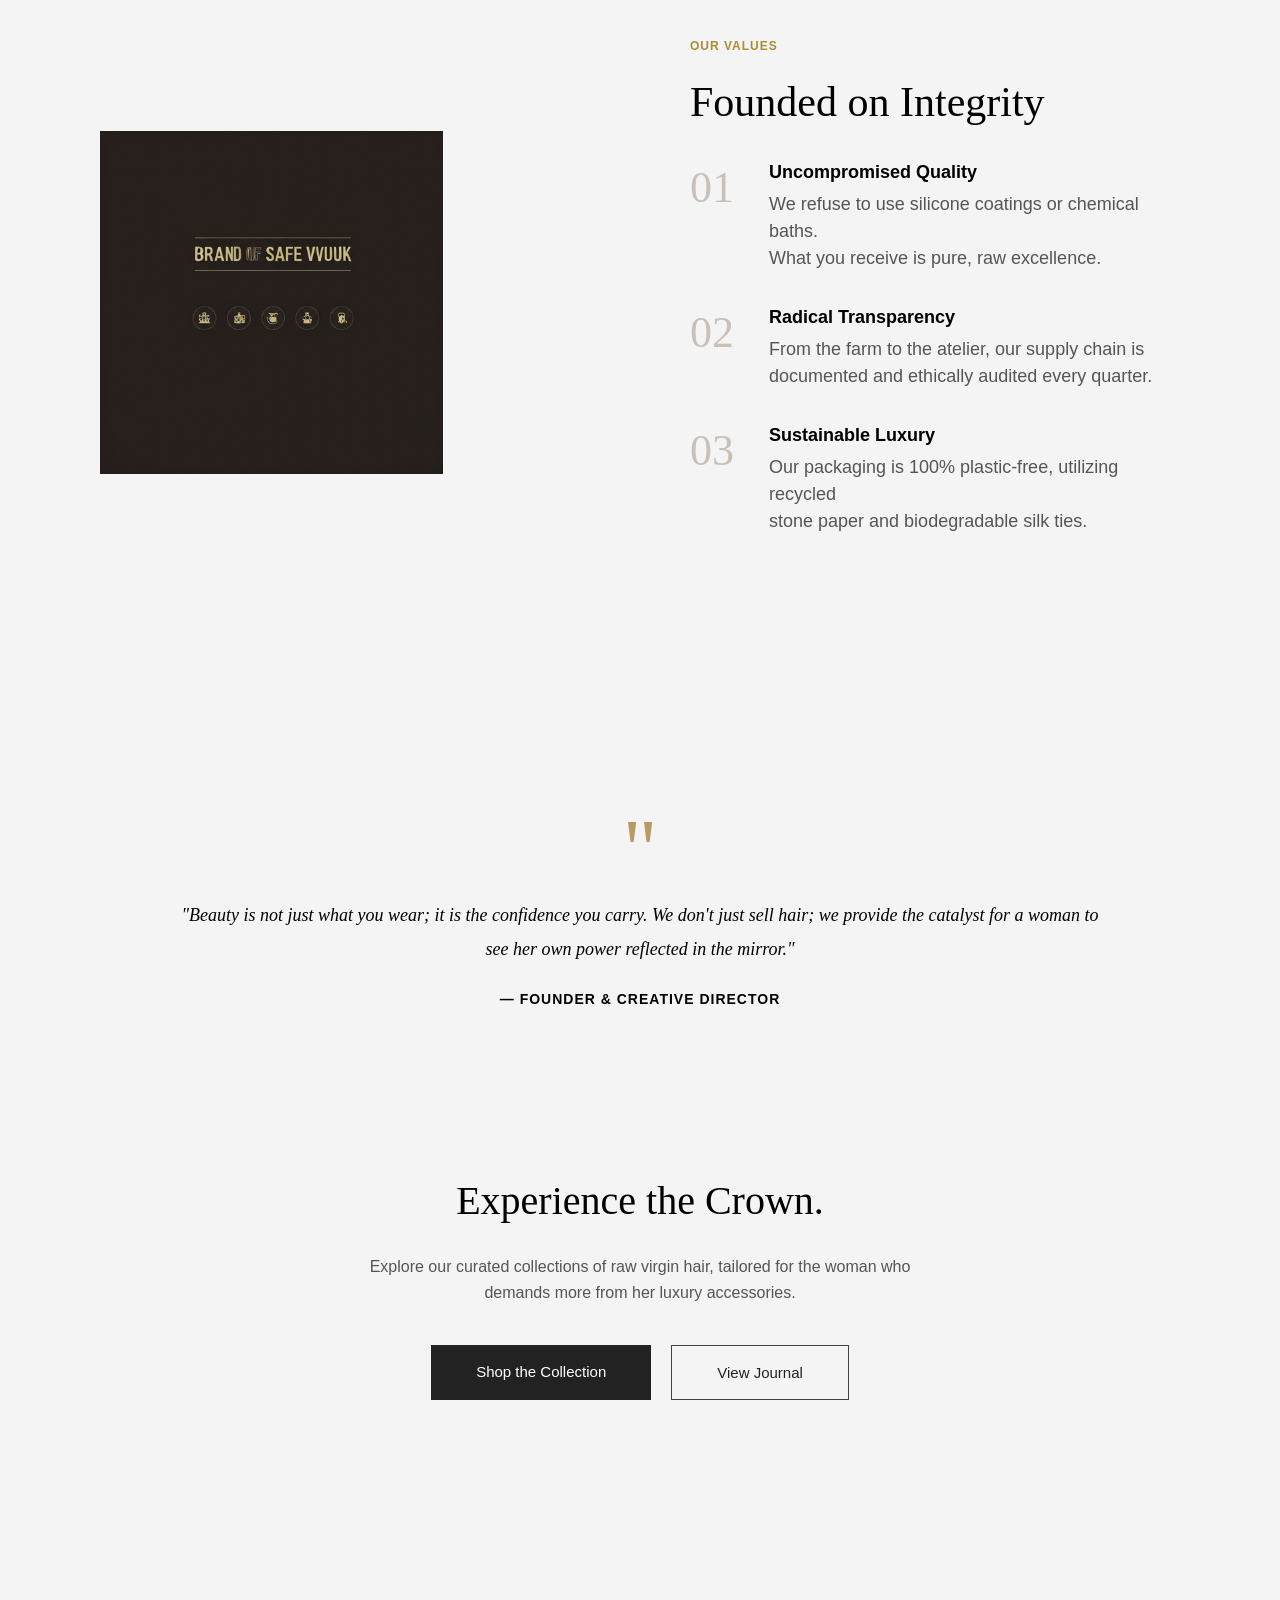
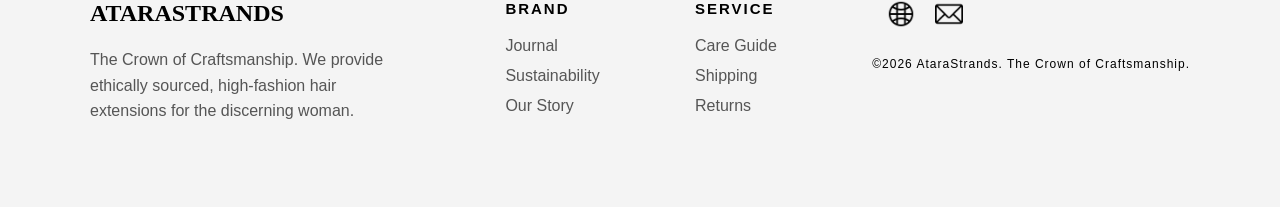
==== commit 23184348: "Updated pages layouts" ====
--- a/AtaraStrandsAbout.html
+++ b/AtaraStrandsAbout.html
@@ -22,10 +22,29 @@
             <div class="icons">
                 <a href=""><img src="tools/market.png" class="cart" alt=""></a>
                 <a href=""><img src="tools/user.png" class="profile" alt=""></a>
-                
+                <button class="sidebar-logo">=</button>
             </div>    
         </div>
     </header>
+    <aside>
+            <div class="nav-sidebar">
+                <button class="close-sidebar">X</button>
+                <div class="sidebarnav">ATARASTRANDS</div>
+                <ul class="sidebar-links">
+                    <li><a href="index.html">HOME</a></li>
+                    <li><a href="AtaraStrandsShop.html">SHOP</a></li>
+                    <li><a href="AtaraStrandsAbout.html">ABOUT</a></li>
+                    <li><a href="AtaraStrandsContact.html">CONTACT</a></li>
+                </ul>
+                <div class="medias">
+                    <a href="https://t.me/BoluwatifeImmanuel"><img src="tools/telegram.png" alt=""></a>
+                    <a href=""><img src="tools/email.png" alt=""></a>
+                    <a href=""><img src="tools/website.png" alt=""></a>
+                    <a href="https://wa.me/+2348161796409"><img src="tools/whatsapp.png" alt=""></a>
+                    <p class="footer-copysidebar">©<span class="year"></span> ATARASTRANDS — THE CROWN OF CRAFTSMANSHIP</p>
+                </div>
+            </div>
+        </aside>
     <!-- HERO -->
      <section class="about-hero">
         <div class="hero-text2">
@@ -45,7 +64,7 @@
             <p>We believe that every woman deserves to carry her own <br> crown with confidence. Our mission is to bridge the gap <br> between high-fashion editorial standards and everyday <br> accessibility, providing hair that moves, breathes, and lives <br> as naturally as you do.</p>
         </div>
         <div class="mission-image">
-            <img src="tools/architectural.png" alt="">
+            <img src="tools/hair 1.jpeg" alt="">
         </div>
       </section>
 
@@ -123,7 +142,7 @@
                 Explore our curated collections of raw virgin hair, tailored for the woman who demands more from her luxury accessories.
             </p>
             <div class="cta-buttons1">
-                <a href="" class="dark-btn">Shop the Collection</a>
+                <a href="AtaraStrandsShop.html" class="dark-btn">Shop the Collection</a>
                 <a href="" class="light-btn">View Journal</a>
             </div>
           </section>
@@ -150,9 +169,10 @@
             </div>
             <div class="footer-social">
                 <span><img src="tools/website.png" alt=""></span>
-                <span><img src="tools/share.png" alt=""></span>
-                <p>© 2024 AtaraStrands. The Crown of Craftsmanship.</p>
+                <span><img src="tools/email.png" alt=""></span>
+                <p>©<span class="year"></span> AtaraStrands. The Crown of Craftsmanship.</p>
             </div>        
            </footer>
+           <script src="atara.js"></script>
 </body>
 </html>
--- a/index.css
+++ b/index.css
@@ -9,10 +9,8 @@
 }
 .website-container {
     width: 90%;
-    margin: 40px auto;
-    /* border: 8px solid #9aa0a6; */
-    overflow: hidden;
-    background-color: white;
+    margin: 10px auto;
+    background-color: #f8f6f3;
 }
 .navbar {
     height: 90px;
@@ -27,6 +25,7 @@
     font-size: 29px;
     letter-spacing: 8px;
     color: #222;
+    text-shadow: 3px 3px 10px;
 }
 .navlinks {
     display: flex;
@@ -54,9 +53,74 @@
     width: 28px;
     cursor: pointer;
 }
+.icons .sidebar-logo {
+    display: none;
+    font-size: 57px;
+    color: #222;
+}
+.nav-sidebar {
+    width: 80%;
+    height: 100vh;
+    background-color: white;
+    position: fixed;
+    top: 0;
+    bottom: 0;
+    right: -80%;
+    z-index: 100;
+    transition: right 0.3s ease-in-out;
+}
+.nav-sidebar.active {
+     right: 0;
+}
+.close-sidebar {
+    font-size: 50px;
+    border: 1px solid #d4d3d3e5;
+    background-color: white;
+}
+.sidebarnav {
+    font-family: Georgia, Times, serif;
+    font-size: 29px;
+    letter-spacing: 8px;
+    color: #222;
+    text-align: center;
+    text-shadow: 2px 2px 5px,
+    0 0 10px rgba(255,255,255,0.3);
+    margin-bottom: 50px;
+}
+.sidebar-links a {
+    font-size: 29px;
+    font-weight: 500;
+    color: rgb(73, 71, 71);
+    padding: 16px;
+    display: flex;
+    justify-content: center;
+    text-decoration: none;
+    font-family: 'Trebuchet MS', 'Lucida Sans Unicode', 'Lucida Grande', 'Lucida Sans', Arial, sans-serif;
+}
+.sidebar-links {
+    list-style-type: none;
+}
+.medias {
+    display: flex;
+    justify-content: space-evenly;
+    margin-top: 100px;
+}
+.medias img {
+    width: 50px;
+}
+ .footer-copysidebar {
+    position: absolute;
+    bottom: 50px;
+    margin-left: 90px;
+    font-weight: bold;
+    font-size: 10px;
+    letter-spacing: 1px;
+    color: #888;
+}
 .hero {
-    height: 1200px;
-    background-image: url(tools/hair.png);
+    height: 1000px;
+    width: 100%;
+    background-image: url(tools/hair\ 2.jpeg);
     background-size: cover;
     background-repeat: no-repeat;
     background-position: center;
@@ -67,13 +131,13 @@
     left: 6%;
     color: white;
 }
-h4 {
-    font-size: 14px;
+.hero-text h4 {
+    font-size: 28px;
     margin-bottom: 25px;
     font-weight: bold;
 }
-h5 {
-    font-size: 15px;
+.hero-text h5 {
+    font-size: 25px;
     margin-bottom: 35px;
     font-weight: bold;
 }
@@ -135,7 +199,6 @@
     width: 26%;
 }
 .philosophy-image img {
-    /* width: 100%; */
     display: block;
 }
 .collection-header {
@@ -143,7 +206,6 @@
     justify-content: space-between;
     align-items: flex-start;
     margin-bottom: 50px;
-    /* margin: auto; */
 }
 .collection-header h4 {
     font-size: 15px;
@@ -167,7 +229,6 @@
     font-size: 16px;
     color: #555;
     border-bottom: 2px solid #8d3429;
-    /* padding-bottom: 4px; */
     position: relative;
     right: 7%;
 }
@@ -176,7 +237,6 @@
 }
 .products {
     display: flex;
-    /* gap: 40px; */
 }
 .product-card {
     width: 23%;
@@ -184,7 +244,11 @@
     left: 5%;
 }
 .product-card img {
-    width: 84%;   
+    width: 84%; 
+    transition: 0.4s ease;  
+}
+.product-card img:hover {
+    transform: scale(1.08);
 }
 .product-card h3 {
     font-size: 16px;
@@ -225,7 +289,6 @@
     letter-spacing: 4px;
     font-size: 17px;
     color: #c8a96a;
-    /* margin-bottom: 20px; */
 }
 .cta-box h2 {
     font-size: 20px;
@@ -268,7 +331,6 @@
     justify-content: space-between;
     padding: 70px 90px;
     background-color: #f8f6f3;
-    /* gap: 60px; */
  }
  .footer-left {
     width: 30%;
@@ -304,12 +366,8 @@
  .footer-links a:hover {
     color: #c8a96a;
  }
- /* .footer-newsletter {
-    width: 10%;
- } */
  .footer-newsletter h4 {
     font-size: 14px;
-    /* margin-bottom: 20px; */
  }
  .newsletter-input {
     display: flex;
@@ -342,6 +400,10 @@
  /* MEDIA RESPONSIVENESS  */
  /* 1024 */
  @media (max-width: 1024px) {
+    .website-container {
+        width: 90%;
+        margin: 10px auto;
+    }
     .hero {
         height: 600px;
     }
@@ -353,20 +415,23 @@
     .philosophy-image {
         width: 100%;
     }
-    .products {
-        gap: 25px;
+     .product-card.limited .badge {
+        font-size: 11px;
+        padding: 6px 5px;
     }
  }
  /* 768 */
  @media (max-width: 768px) {
-    .website-container,
+    .website-container {
+        width: 90%;
+        margin: 35px;
+    }
     .shop-page, 
     .contact-page {
         width: 100%;
         margin: 0;
         border: none;
     }
-    
     .navbar {
         height: auto;
         padding: 25px;
@@ -374,22 +439,31 @@
         gap: 20px;
     }
     .navleft {
-        font-size: 18px;
-        letter-spacing: 5px;
-        text-align: center;
+        font-size: 24px;
+        letter-spacing: 3px;
+        /* display: none; */
+        position: relative;
+        right: 200px;
     }
     .navlinks {
         flex-wrap: wrap;
         justify-content: center;
         gap: 20px;
-    
-    }
-    .icons {
-        gap: 18px;
-    }
-    .hero {
-        height: 500px;
-        background-position: center;
+        display: none;
+    }
+    .icons a {
+        position: relative;
+        bottom: 48px;
+        left: 80px;
+    }
+    .icons .sidebar-logo {
+        display: flex;
+        position: relative;
+        left: 230px;
+        bottom: 63px;
+        border: none;
+        background: none;
+        color: #353535;
     }
     .hero-text {
         left: 20%;
@@ -406,9 +480,6 @@
     .philosophy-image {
         width: 100%;
     }
-     /* .philosophy-image img {
-        height: 350px;
-    }   */
     .collection  {
         padding: 60px 25px;
     }
@@ -447,42 +518,50 @@
         gap: 15px;
     }
     .navleft {
-        font-size: 15px;
-        letter-spacing: 3px;
-    }
-    .navlinks {
-        gap: 14px;
-    }
-    .navlinks a {
-        font-size: 9px;
-        letter-spacing: 1px;
+        position: relative;
+        right: 100px;
+    }
+    .icons a {
+        position: relative;
+        bottom: 38px;
+        left: 120px;
+    }
+    .icons .sidebar-logo {
+        display: flex;
+        position: relative;
+        left: 130px;
+        bottom: 53px;
+        font-size: 44px;
+    }
+    .close-sidebar {
+        font-size: 40px;
+    }
+    .medias img {
+        width: 40px;
     }
     .cart {
-        width: 18px;
+        width: 20px;
         cursor: pointer;
     }
     .profile {
-        width: 18px;
+        width: 20px;
         cursor: pointer;
     }
     .hero {
         height:400px
     }
     .hero-text {
-        left: 20px;
-        top: 32%;
+        left: 50px;
     }
     .hero-text h5 {
-        font-size: 11px;
-    }
-    .hero-text h2 {
+        font-size: 12px;
+    }
+    .hero-text h4 {
         font-size: 16px;
-        width: 220px;
-        line-height: 1.5;
     }
     .hero-text .shop {
         padding: 14px 25px;
-        font-size: 11px;
+        font-size: 9px;
     }
     .philosophy,
     .collection-section,
@@ -497,7 +576,8 @@
         font-size: 14px;
     }
     .philosophy-image img {
-        height: 400px;
+        height: 380px;
+        margin: auto;
     }
     .collection-header h4 {
         font-size: 12px;
@@ -511,7 +591,7 @@
         font-size: 12px;
     }
     .product-card img {
-        width: 77%;   
+        width: 87%; 
     }
     .product-card h3 {
         font-size: 13px;
@@ -539,7 +619,6 @@
         line-height: 1.4;
     }
     .cta-buttons .btn {
-        /* width: 100px; */
         text-align: center;
     }
     .footer {
--- a/AtaraStrandsShop.css
+++ b/AtaraStrandsShop.css
@@ -1,8 +1,6 @@
 .shop-page {
-    width: 95%;
-    margin: 40px auto;
-    padding: 35px 55px;
-    border: 0 solid #9aa0a6;
+    width: 90%;
+    margin: 10px auto;
     background-color: #f8f6f3;
     font-family: arial, sans-serif;
     color: #2d2730;
@@ -11,9 +9,9 @@
     width: 28px;
     cursor: pointer;
 }
-.search:hover {
+/* .search:hover {
     color: #ceb383;
-}
+} */
 .shop-hero {
     margin-bottom: 40px;
 }
@@ -48,10 +46,11 @@
     margin-bottom: 15px;
 }
 .filter-group label {
-    display: block;
+    display: flex;
     margin-bottom: 13px;
     font-size: 17px;
     color: #555;
+    gap: 12px;
 }
 .filter-group label:hover {
     color: #ceb383;
@@ -67,6 +66,9 @@
     border: 1px solid #ccc;
     padding: 9px 25px;
     cursor: pointer;
+}
+.length-options button:hover {
+    background-color: #c9b28b;
 }
 .price-row {
     display: flex;
@@ -102,13 +104,15 @@
     width: 70%;
     height: 350px;
     object-fit: cover;
-    /* margin-bottom: 18px; */
+    transition: 0.4s ease-in-out;
+}
+.shop-card img:hover {
+    transform: scale(1.08);
 }
 .shop-card h3 {
     font-family: georgia, serif;
     font-size: 20px;
     font-weight: normal;
-    /* margin-bottom: 5px; */
 }
 .shop-card p {
     font-size: 14px;
@@ -136,7 +140,6 @@
 }
 .badge {
     position: absolute;
-    /* top: 10px; */
     left: 46%;
     background: transparent;
     padding: 5px 10px;
@@ -145,6 +148,7 @@
     letter-spacing: 1px;
     border: 2px solid #d1bd8a;
     color: #d1bd8a;
+    z-index: 10;
 }
 .shop-bottom {
     margin-left: 270px;
@@ -212,11 +216,27 @@
 }
 /* MEDIA RESPONSIVENESS  */
 @media (max-width: 1024px) {
+    .navbar {
+        padding: 0 40px;
+    }
+    .navleft {
+        font-size: 25px;
+        
+    }
+    .navlinks {
+        gap: 30px;
+    }   
     .shop-page {
         padding: 30px;
     }
+    .badge {
+        width: 50%;
+    }
     .products-grid {
         grid-template-columns: repeat(2, 1fr);
+    }
+    .shop-card img {
+        width: 100%;
     }
     .shop-hero h1 {
         font-size: 52px;
@@ -290,6 +310,25 @@
     .clear-btn {
         padding: 18px;
         font-size: 11px;
+    }
+    .products-grid {
+        display: flex;
+        overflow-x: auto;
+        width: 100%;
+        gap: 20px;
+        padding-bottom: 10px;
+    }
+    .products-grid::-webkit-scrollbar {
+        height: 6px;
+    }
+    .products-grid::-webkit-scrollbar-thumb {
+        background: #999;
+        border-radius: 20px;
+    }
+    .shop-card {
+        min-width: 220px;
+        flex-shrink: 0;
+        scroll-snap-align: start;
     }
     .shop-card img {
         height: 250px;
--- a/AtaraStrandsAbout.css
+++ b/AtaraStrandsAbout.css
@@ -1,8 +1,5 @@
-section {
-    overflow: hidden;
-}
 .about-hero {
-    height: 180vh;
+    height: 140vh;
     background-image: url(tools/AtaraQueen.png);
     background-size: cover;
     background-repeat: no-repeat;
@@ -54,12 +51,12 @@
     color: #555;
     margin-bottom: 25px;
 }
-.mission.image {
-    width: 42%;
-    }
-.mission.image img {
-    width: 100%;
-    height: 520px;
+.mission-image {
+    width: 32%;
+}
+.mission-image img {
+    width: 80%;
+    height: 85%;
 }
 /* CRAFT */
 .craft-section {
@@ -239,7 +236,6 @@
 /* MEDIA RESPONSIVENESS  */
 @media (max-width: 1024px) {
     .about-hero {
-        /* height: 180vh; */
         background-position: center;
     }
     .hero-text2 h2 {
@@ -250,6 +246,10 @@
         gap: 60px;
         padding: 90px 60px;
     }
+    .mission-image {
+        width: auto;
+        margin-top: 80px;
+    }
     .craft-cards {
         grid-template-columns: repeat(2, 1fr);
         gap: 45px;
@@ -271,10 +271,10 @@
         padding: 60px 25px;
     }
     .mission-text,
-    .mission.image,
+    .mission-image,
     .values-image,
     .values-text {
-        width: 100%;
+        width: 80%;
     }
     .mission-text h2,
     .craft-top h2,
@@ -353,7 +353,7 @@
     }
     .mission-image img,
     .values-image img {
-         width: 100%;
+         width: 70%;
     }
     .craft-card h3 {
         font-size: 18px;
@@ -362,8 +362,7 @@
         font-size: 35px;
     }
     .cta-buttons1  {
-        width: 50%;
-        margin-left: 25%;
+        width: 100%;
     }
     .footer-brand1 h3 {
         font-size: 20px;
--- a/AtaraStrandsContact.css
+++ b/AtaraStrandsContact.css
@@ -5,9 +5,7 @@
 }
 .contact-page {
     width: 90%;
-    margin: 40px auto;
-    /* border: 8px solid #9aa0a6; */
-    overflow: hidden;
+    margin: 10px auto;
     background-color: #f8f6f3;
 }
 .contact-hero {
@@ -106,8 +104,6 @@
     color: #444;
 }
 .contact-info img {
-    /* width: 100%; */
-    /* height: 230px; */
     margin-bottom: 25px;
 }
 .faq-section {
@@ -197,6 +193,9 @@
     }
 }
 @media (max-width: 768px) {
+    .navleft {
+        margin-top: 40px;
+    }
     .contact-hero {
         padding: 70px 25px 50px;
     }
@@ -260,7 +259,7 @@
         font-size: 14px;
     }
     .contact-form textarea {
-        height: 100px;
+        height: 100%;
     }
     .contact-info {
         width: 100%;
